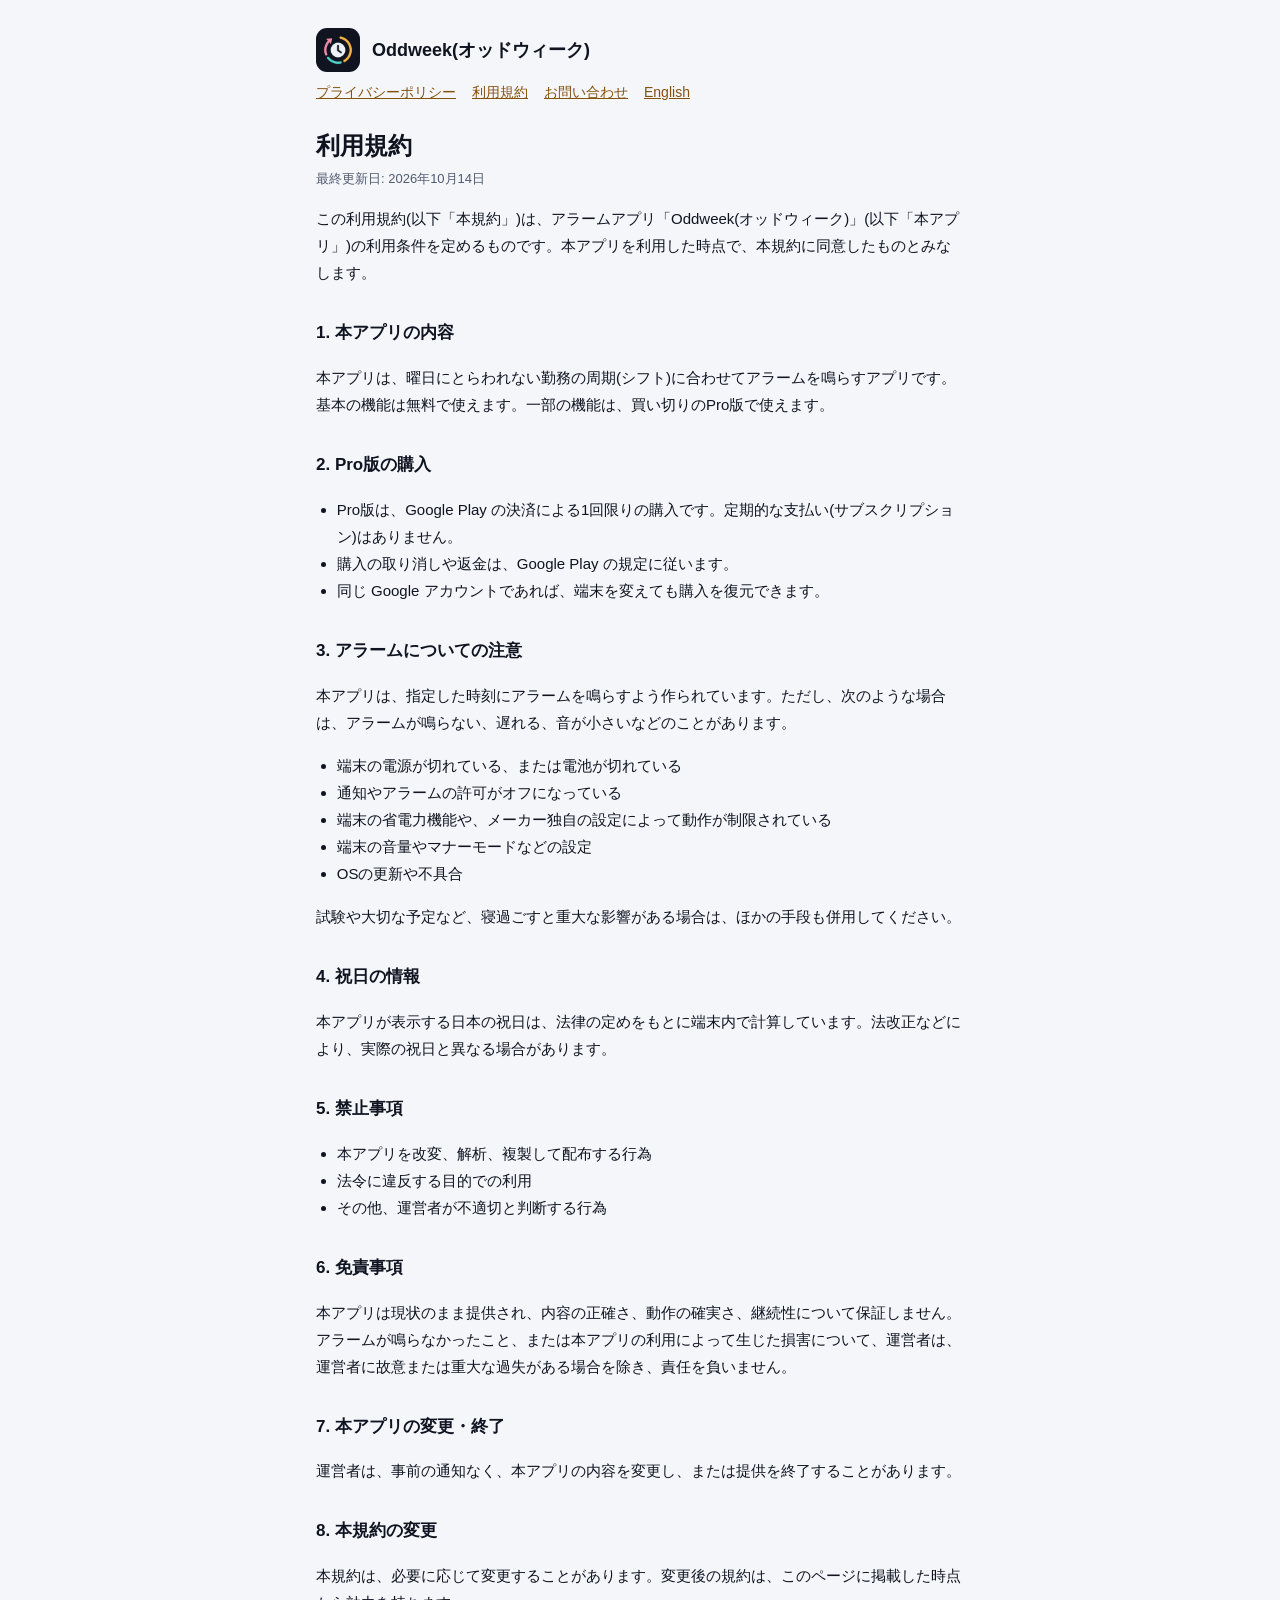
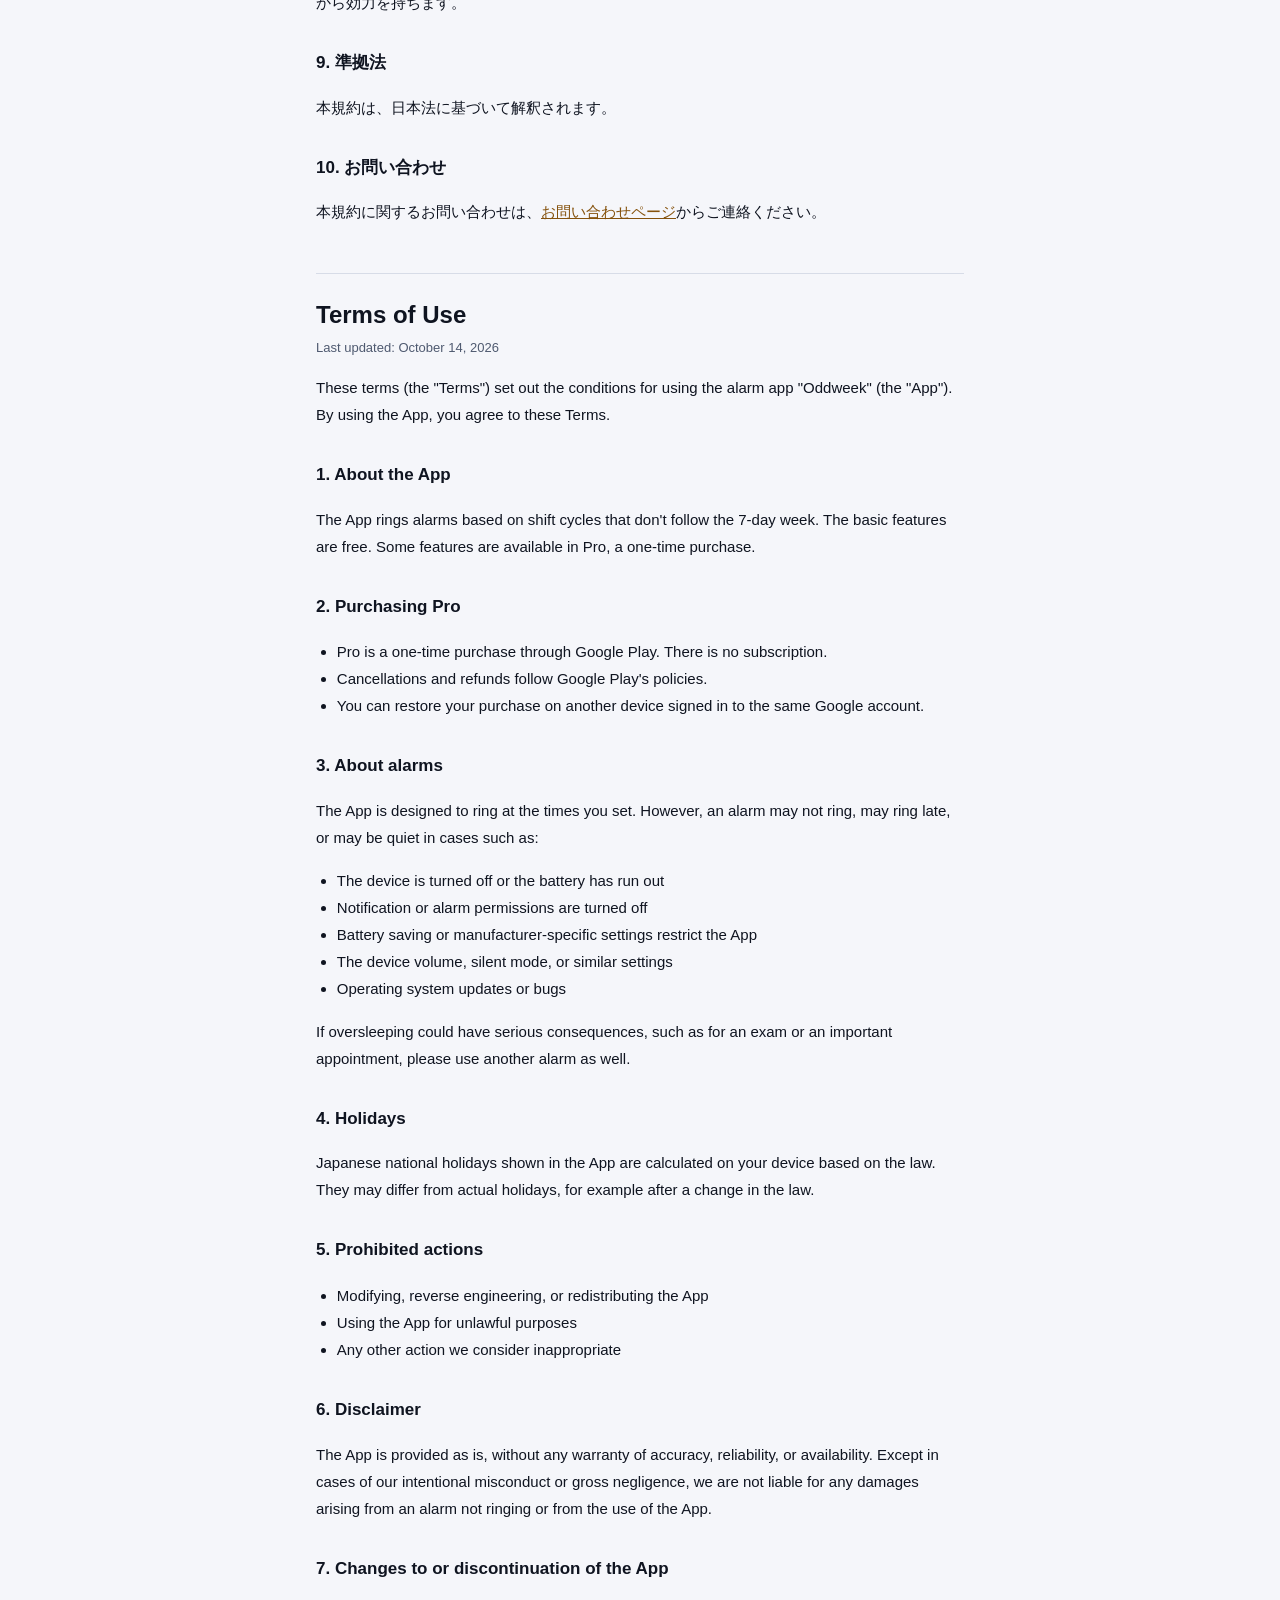
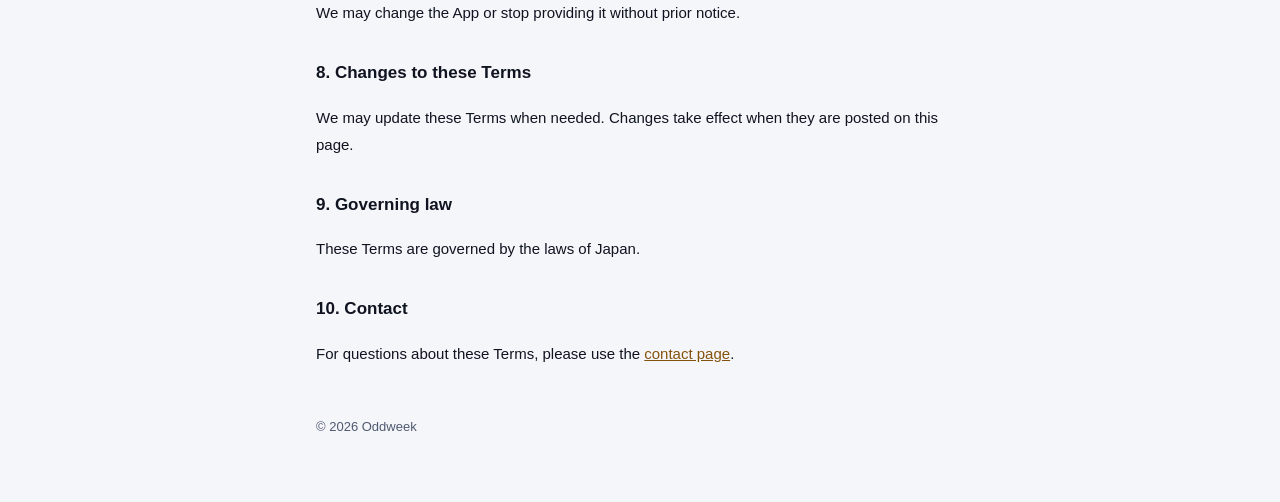
==== terms.html @ e4ad72f2 "Add privacy policy, terms, and contact pages Co-Authored-By: Claude Opus 5.5 <noreply@anthropic.com>" ====
<!doctype html>
<html lang="ja">
<head>
<meta charset="utf-8">
<meta name="viewport" content="width=device-width, initial-scale=1">
<title>利用規約 - Oddweek</title>
<link rel="icon" href="icon.png">
<link rel="stylesheet" href="style.css">
</head>
<body>
<main>
<header><img src="icon.png" alt=""><a href="./">Oddweek(オッドウィーク)</a></header>
<nav><a href="privacy.html">プライバシーポリシー</a><a href="terms.html">利用規約</a><a href="contact.html">お問い合わせ</a><a href="#en">English</a></nav>

<h1>利用規約</h1>
<p class="updated">最終更新日: 2026年10月14日</p>
<p>この利用規約(以下「本規約」)は、アラームアプリ「Oddweek(オッドウィーク)」(以下「本アプリ」)の利用条件を定めるものです。本アプリを利用した時点で、本規約に同意したものとみなします。</p>

<h2>1. 本アプリの内容</h2>
<p>本アプリは、曜日にとらわれない勤務の周期(シフト)に合わせてアラームを鳴らすアプリです。基本の機能は無料で使えます。一部の機能は、買い切りのPro版で使えます。</p>

<h2>2. Pro版の購入</h2>
<ul>
<li>Pro版は、Google Play の決済による1回限りの購入です。定期的な支払い(サブスクリプション)はありません。</li>
<li>購入の取り消しや返金は、Google Play の規定に従います。</li>
<li>同じ Google アカウントであれば、端末を変えても購入を復元できます。</li>
</ul>

<h2>3. アラームについての注意</h2>
<p>本アプリは、指定した時刻にアラームを鳴らすよう作られています。ただし、次のような場合は、アラームが鳴らない、遅れる、音が小さいなどのことがあります。</p>
<ul>
<li>端末の電源が切れている、または電池が切れている</li>
<li>通知やアラームの許可がオフになっている</li>
<li>端末の省電力機能や、メーカー独自の設定によって動作が制限されている</li>
<li>端末の音量やマナーモードなどの設定</li>
<li>OSの更新や不具合</li>
</ul>
<p>試験や大切な予定など、寝過ごすと重大な影響がある場合は、ほかの手段も併用してください。</p>

<h2>4. 祝日の情報</h2>
<p>本アプリが表示する日本の祝日は、法律の定めをもとに端末内で計算しています。法改正などにより、実際の祝日と異なる場合があります。</p>

<h2>5. 禁止事項</h2>
<ul>
<li>本アプリを改変、解析、複製して配布する行為</li>
<li>法令に違反する目的での利用</li>
<li>その他、運営者が不適切と判断する行為</li>
</ul>

<h2>6. 免責事項</h2>
<p>本アプリは現状のまま提供され、内容の正確さ、動作の確実さ、継続性について保証しません。アラームが鳴らなかったこと、または本アプリの利用によって生じた損害について、運営者は、運営者に故意または重大な過失がある場合を除き、責任を負いません。</p>

<h2>7. 本アプリの変更・終了</h2>
<p>運営者は、事前の通知なく、本アプリの内容を変更し、または提供を終了することがあります。</p>

<h2>8. 本規約の変更</h2>
<p>本規約は、必要に応じて変更することがあります。変更後の規約は、このページに掲載した時点から効力を持ちます。</p>

<h2>9. 準拠法</h2>
<p>本規約は、日本法に基づいて解釈されます。</p>

<h2>10. お問い合わせ</h2>
<p>本規約に関するお問い合わせは、<a href="contact.html">お問い合わせページ</a>からご連絡ください。</p>

<section class="lang" id="en" lang="en">
<h1>Terms of Use</h1>
<p class="updated">Last updated: October 14, 2026</p>
<p>These terms (the "Terms") set out the conditions for using the alarm app "Oddweek" (the "App"). By using the App, you agree to these Terms.</p>

<h2>1. About the App</h2>
<p>The App rings alarms based on shift cycles that don't follow the 7-day week. The basic features are free. Some features are available in Pro, a one-time purchase.</p>

<h2>2. Purchasing Pro</h2>
<ul>
<li>Pro is a one-time purchase through Google Play. There is no subscription.</li>
<li>Cancellations and refunds follow Google Play's policies.</li>
<li>You can restore your purchase on another device signed in to the same Google account.</li>
</ul>

<h2>3. About alarms</h2>
<p>The App is designed to ring at the times you set. However, an alarm may not ring, may ring late, or may be quiet in cases such as:</p>
<ul>
<li>The device is turned off or the battery has run out</li>
<li>Notification or alarm permissions are turned off</li>
<li>Battery saving or manufacturer-specific settings restrict the App</li>
<li>The device volume, silent mode, or similar settings</li>
<li>Operating system updates or bugs</li>
</ul>
<p>If oversleeping could have serious consequences, such as for an exam or an important appointment, please use another alarm as well.</p>

<h2>4. Holidays</h2>
<p>Japanese national holidays shown in the App are calculated on your device based on the law. They may differ from actual holidays, for example after a change in the law.</p>

<h2>5. Prohibited actions</h2>
<ul>
<li>Modifying, reverse engineering, or redistributing the App</li>
<li>Using the App for unlawful purposes</li>
<li>Any other action we consider inappropriate</li>
</ul>

<h2>6. Disclaimer</h2>
<p>The App is provided as is, without any warranty of accuracy, reliability, or availability. Except in cases of our intentional misconduct or gross negligence, we are not liable for any damages arising from an alarm not ringing or from the use of the App.</p>

<h2>7. Changes to or discontinuation of the App</h2>
<p>We may change the App or stop providing it without prior notice.</p>

<h2>8. Changes to these Terms</h2>
<p>We may update these Terms when needed. Changes take effect when they are posted on this page.</p>

<h2>9. Governing law</h2>
<p>These Terms are governed by the laws of Japan.</p>

<h2>10. Contact</h2>
<p>For questions about these Terms, please use the <a href="contact.html">contact page</a>.</p>
</section>

<footer>© 2026 Oddweek</footer>
</main>
</body>
</html>
---- style.css ----
:root{--bg:#F5F6FA;--surface:#FFFFFF;--text:#0F1420;--muted:#4F5A70;--border:#D7DCE7;--accent:#85520C;color-scheme:light dark}
@media (prefers-color-scheme:dark){:root{--bg:#0F1420;--surface:#1A2131;--text:#EEF1F7;--muted:#9AA4B8;--border:#2A3348;--accent:#F5B342}}
*{box-sizing:border-box}
body{margin:0;background:var(--bg);color:var(--text);font-family:-apple-system,BlinkMacSystemFont,"Hiragino Sans","Yu Gothic UI","Segoe UI",sans-serif;line-height:1.8}
main{max-width:680px;margin:0 auto;padding:28px 16px 64px}
header{display:flex;align-items:center;gap:12px;margin-bottom:8px}
header img{width:44px;height:44px;border-radius:11px}
header a{color:var(--text);text-decoration:none;font-weight:700;font-size:18px}
nav{display:flex;flex-wrap:wrap;gap:6px 16px;font-size:14px;margin:4px 0 24px}
h1{font-size:24px;margin:16px 0 4px;line-height:1.4}
h2{font-size:17px;margin:32px 0 6px}
p,li{font-size:15px}
ul{padding-left:1.3em}
a{color:var(--accent)}
.updated{color:var(--muted);font-size:13px;margin:0}
.lang{border-top:1px solid var(--border);margin-top:48px;padding-top:8px}
.card{background:var(--surface);border:1px solid var(--border);border-radius:12px;padding:12px 16px;margin:12px 0}
.mail{font-size:17px;font-weight:700;word-break:break-all}
footer{color:var(--muted);font-size:13px;margin-top:48px}
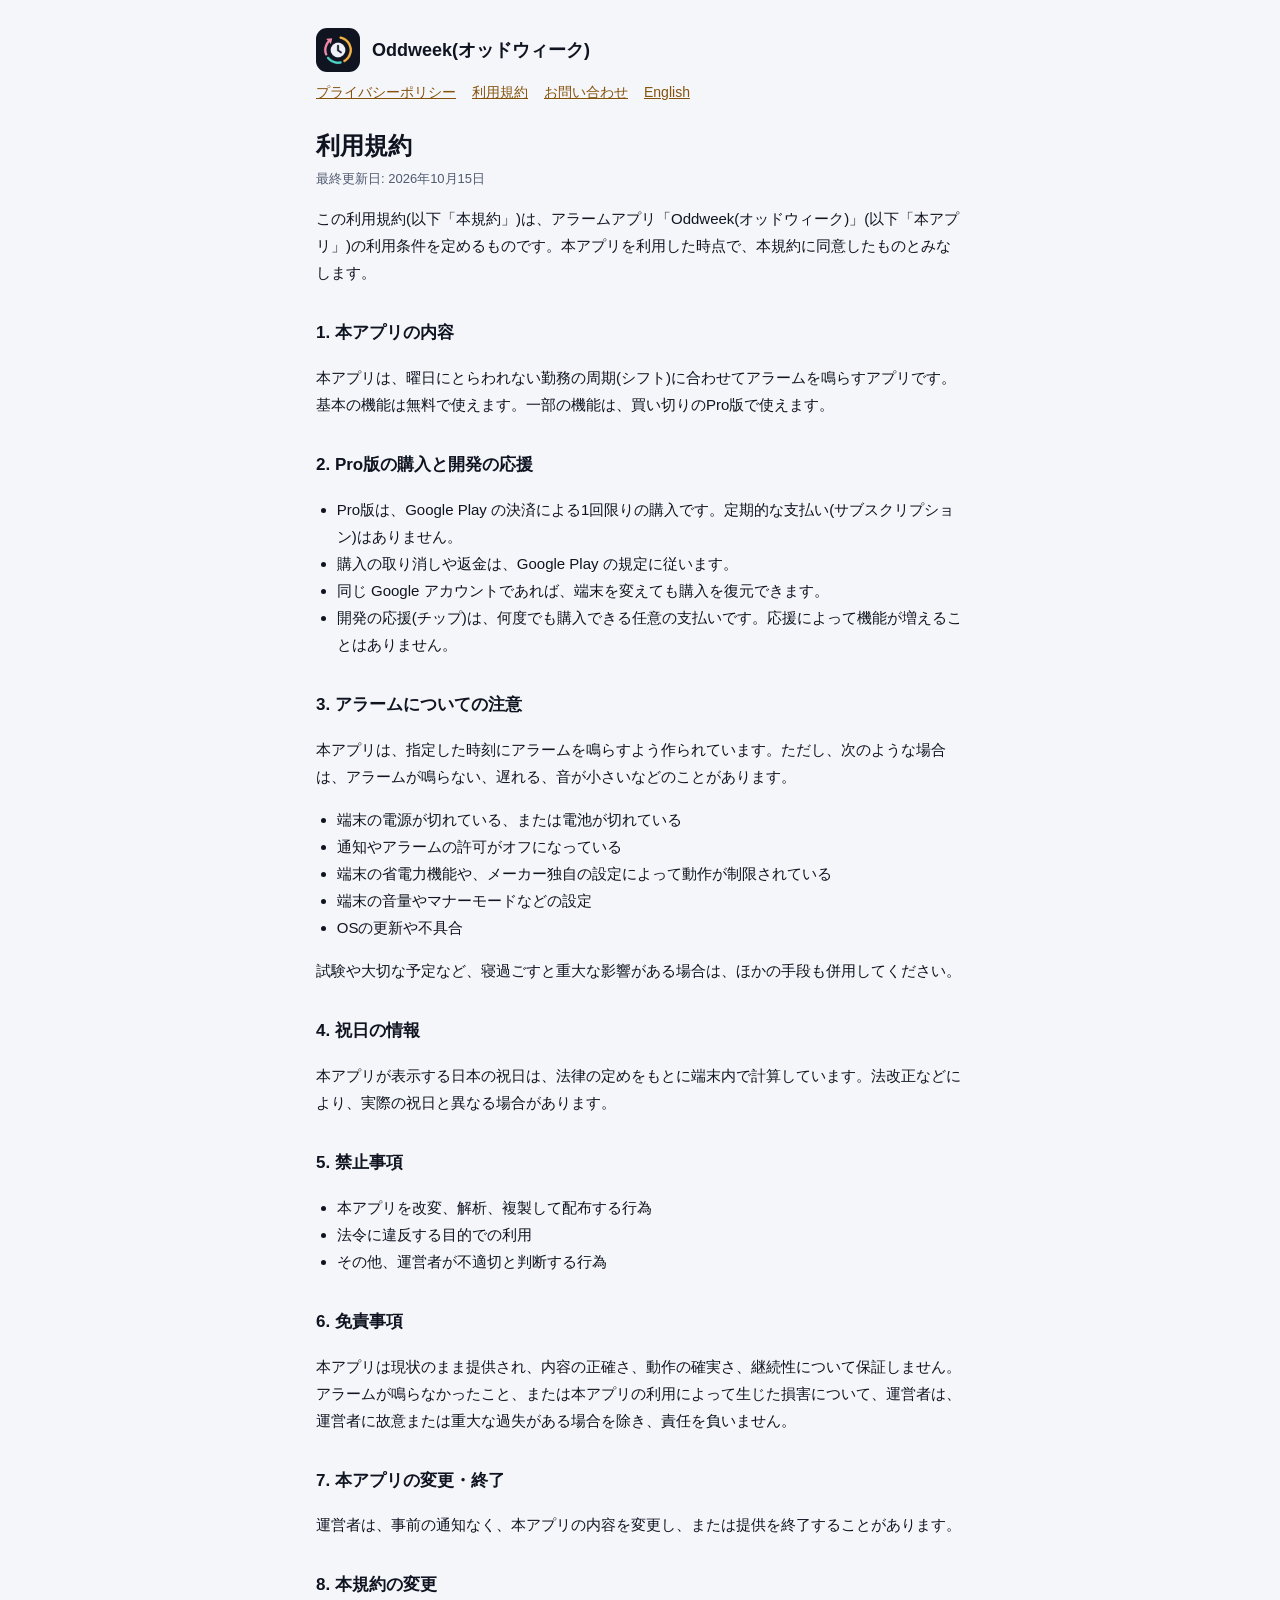
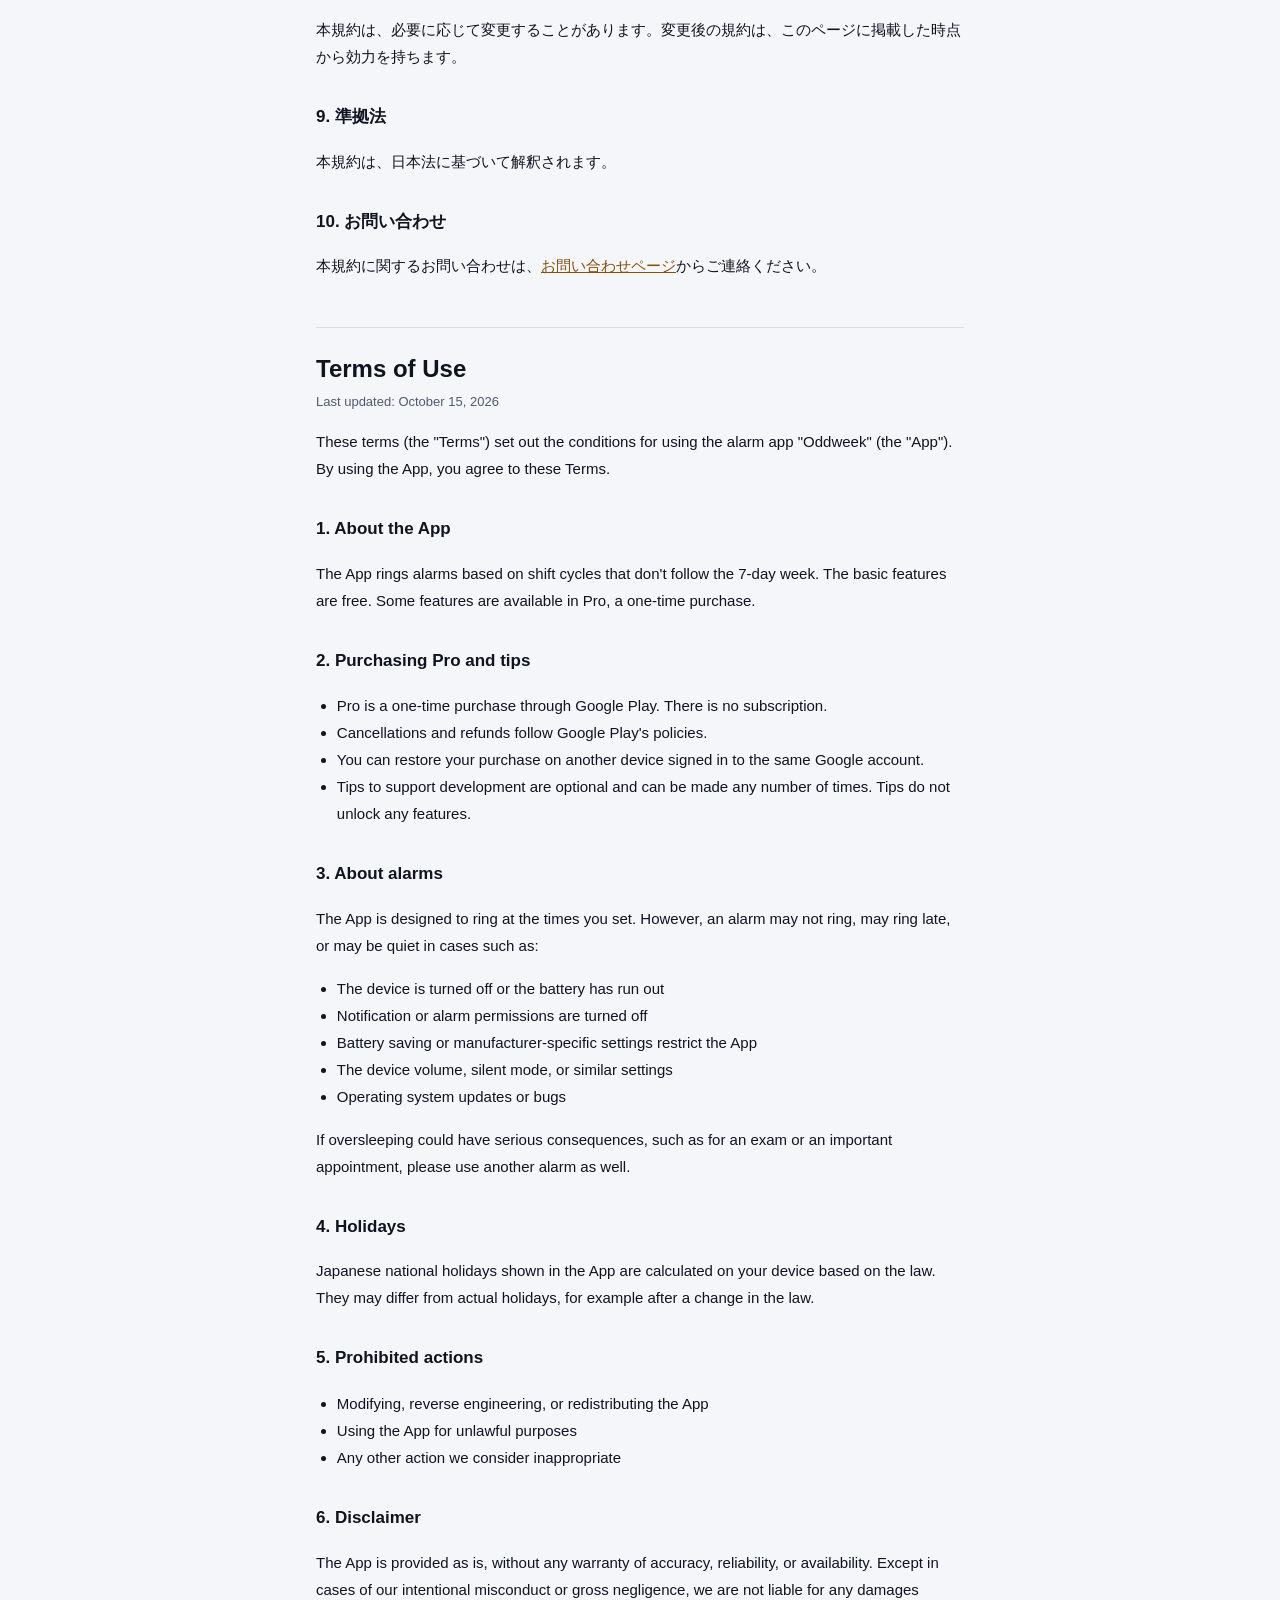
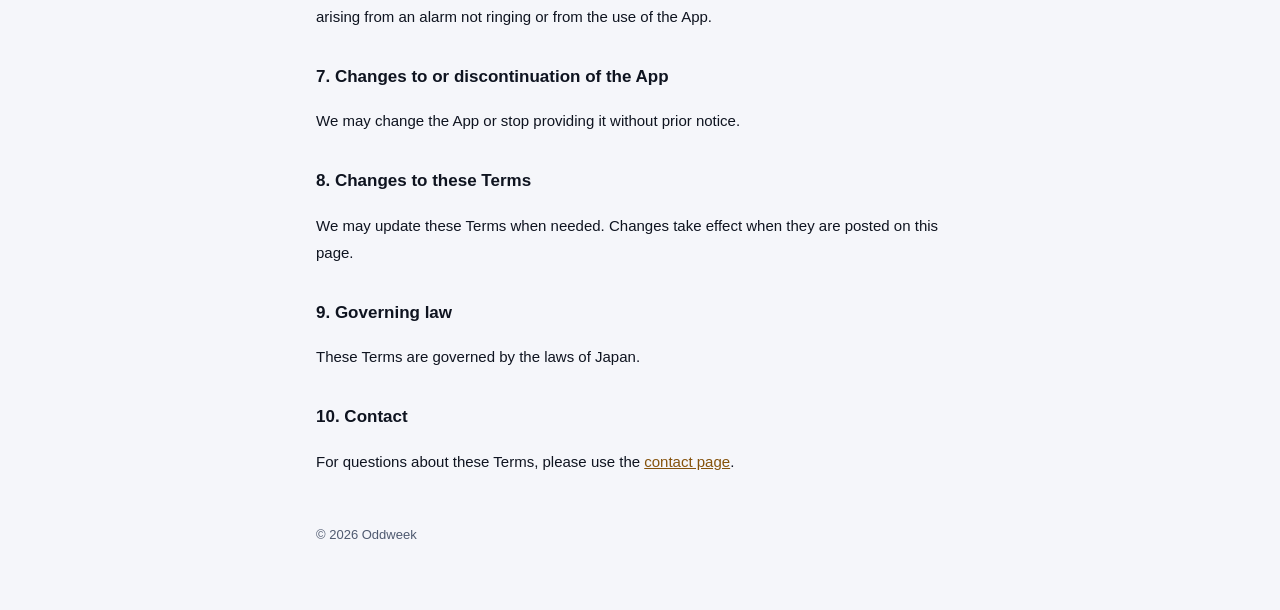
==== commit 84114bfc: "Update privacy policy and terms for Google Play purchases and tips Co-Authored-By: Claude Opus 5.5 <" ====
--- a/terms.html
+++ b/terms.html
@@ -13,17 +13,18 @@
 <nav><a href="privacy.html">プライバシーポリシー</a><a href="terms.html">利用規約</a><a href="contact.html">お問い合わせ</a><a href="#en">English</a></nav>
 
 <h1>利用規約</h1>
-<p class="updated">最終更新日: 2026年10月14日</p>
+<p class="updated">最終更新日: 2026年10月15日</p>
 <p>この利用規約(以下「本規約」)は、アラームアプリ「Oddweek(オッドウィーク)」(以下「本アプリ」)の利用条件を定めるものです。本アプリを利用した時点で、本規約に同意したものとみなします。</p>
 
 <h2>1. 本アプリの内容</h2>
 <p>本アプリは、曜日にとらわれない勤務の周期(シフト)に合わせてアラームを鳴らすアプリです。基本の機能は無料で使えます。一部の機能は、買い切りのPro版で使えます。</p>
 
-<h2>2. Pro版の購入</h2>
+<h2>2. Pro版の購入と開発の応援</h2>
 <ul>
 <li>Pro版は、Google Play の決済による1回限りの購入です。定期的な支払い(サブスクリプション)はありません。</li>
 <li>購入の取り消しや返金は、Google Play の規定に従います。</li>
 <li>同じ Google アカウントであれば、端末を変えても購入を復元できます。</li>
+<li>開発の応援(チップ)は、何度でも購入できる任意の支払いです。応援によって機能が増えることはありません。</li>
 </ul>
 
 <h2>3. アラームについての注意</h2>
@@ -64,17 +65,18 @@
 
 <section class="lang" id="en" lang="en">
 <h1>Terms of Use</h1>
-<p class="updated">Last updated: October 14, 2026</p>
+<p class="updated">Last updated: October 15, 2026</p>
 <p>These terms (the "Terms") set out the conditions for using the alarm app "Oddweek" (the "App"). By using the App, you agree to these Terms.</p>
 
 <h2>1. About the App</h2>
 <p>The App rings alarms based on shift cycles that don't follow the 7-day week. The basic features are free. Some features are available in Pro, a one-time purchase.</p>
 
-<h2>2. Purchasing Pro</h2>
+<h2>2. Purchasing Pro and tips</h2>
 <ul>
 <li>Pro is a one-time purchase through Google Play. There is no subscription.</li>
 <li>Cancellations and refunds follow Google Play's policies.</li>
 <li>You can restore your purchase on another device signed in to the same Google account.</li>
+<li>Tips to support development are optional and can be made any number of times. Tips do not unlock any features.</li>
 </ul>
 
 <h2>3. About alarms</h2>
